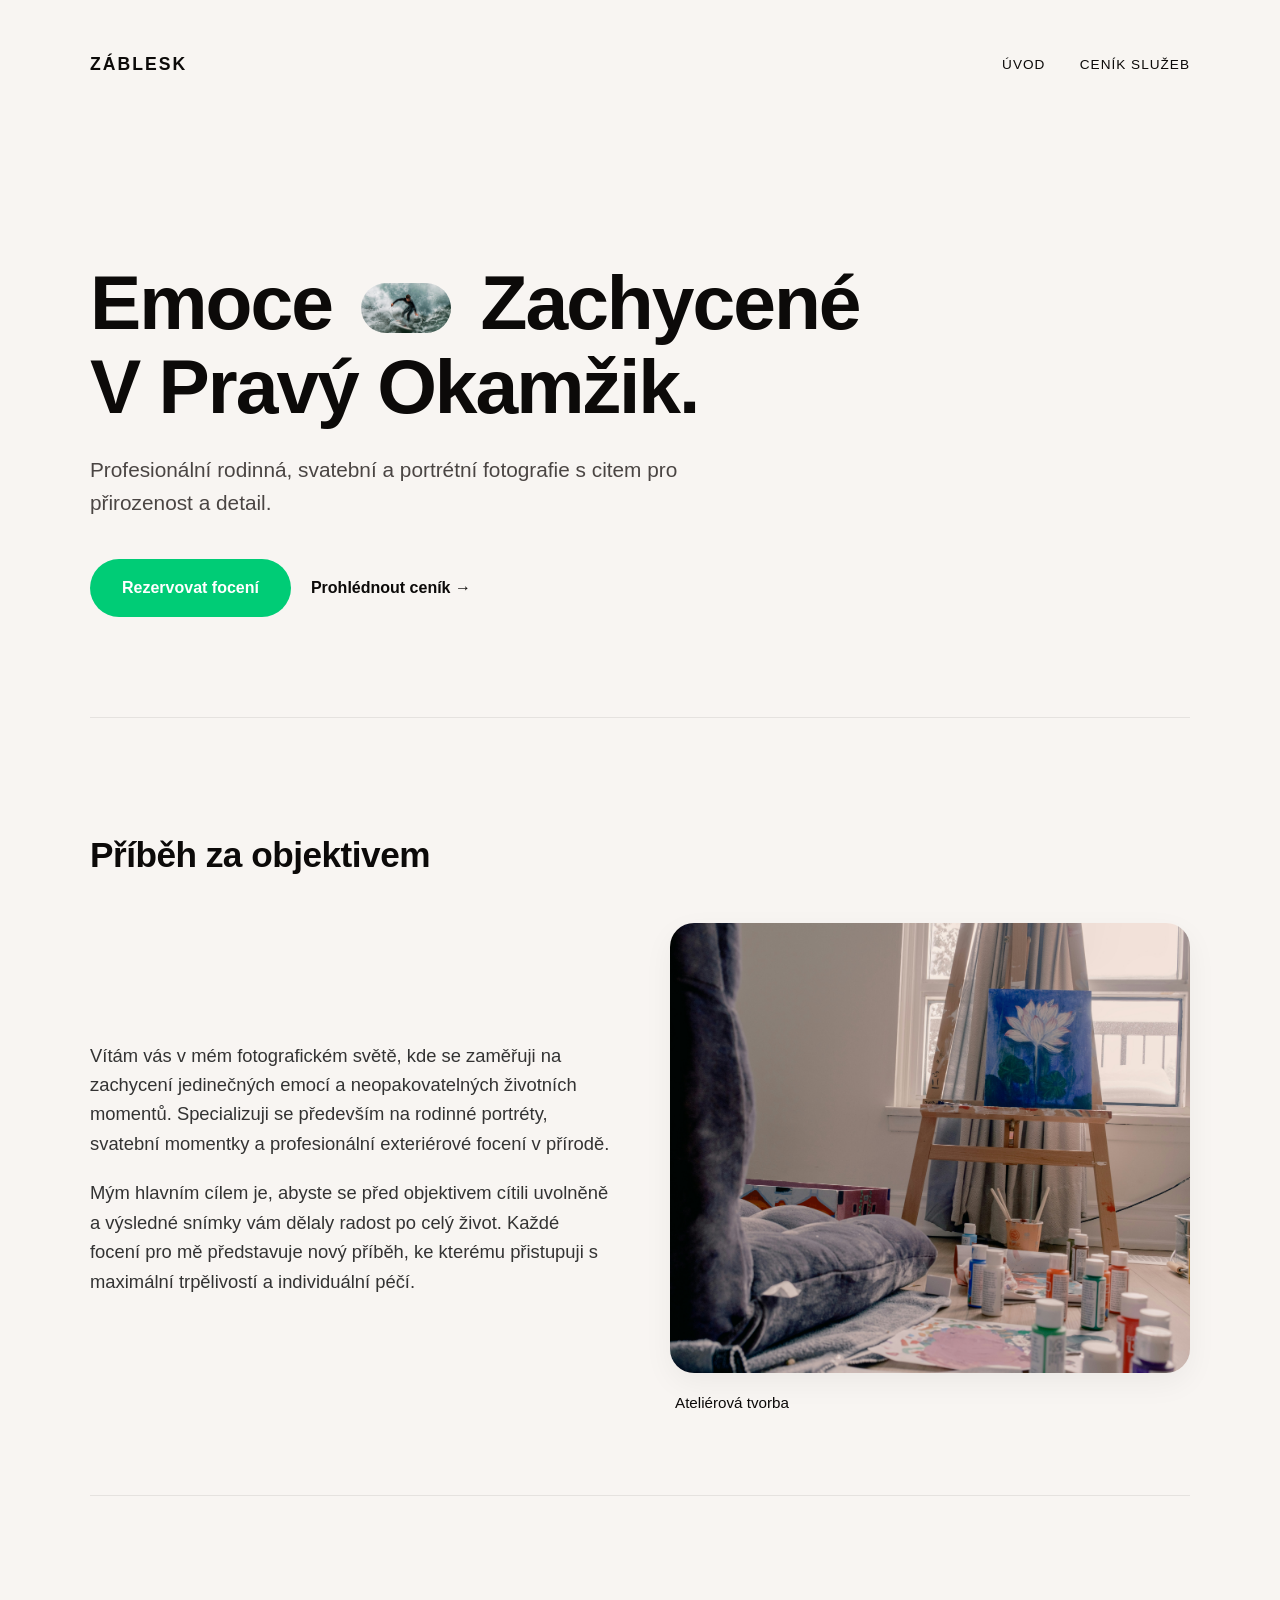
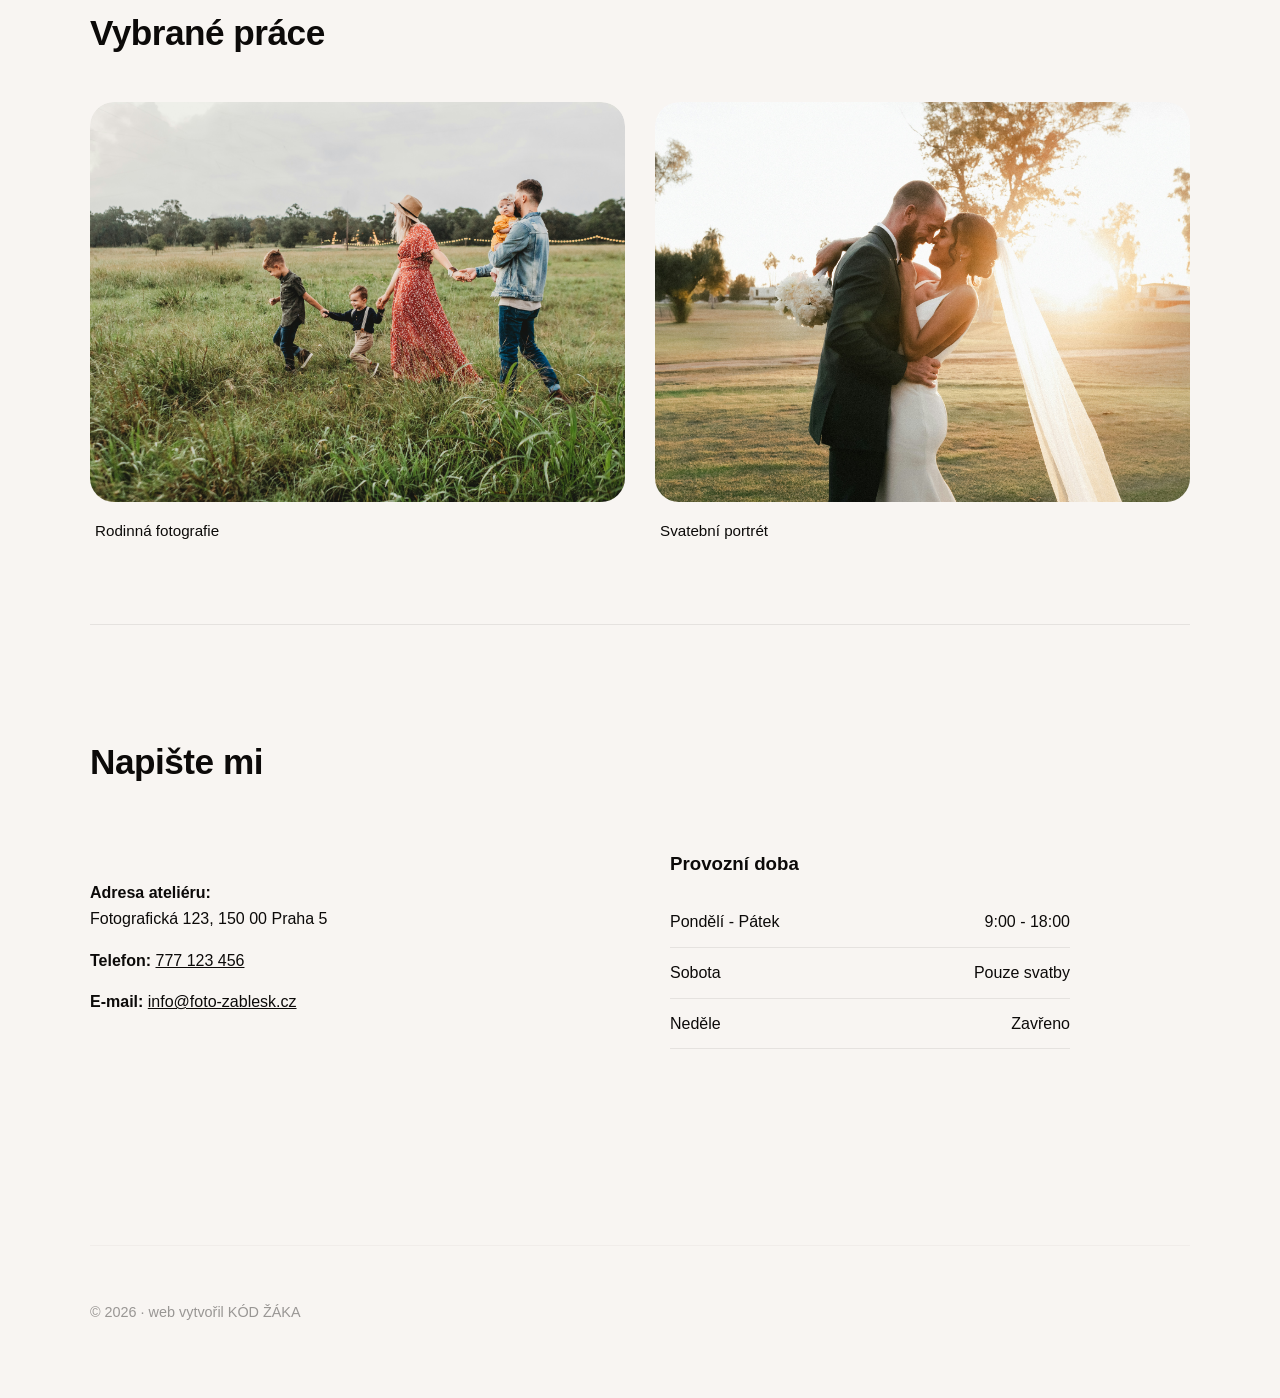
==== index.html @ 2e87e269 "web" ====
<!DOCTYPE html>
<html lang="cs">
<head>
    <meta charset="UTF-8">
    <meta name="viewport" content="width=device-width, initial-scale=1.0">
    <title>FotoAteliér Záblesk - Úvodní stránka</title>
    <link rel="stylesheet" href="css2.css">
</head>
<body>

    <!-- Navigace -->
    <nav class="animace-fade-in">
        <div class="logo">ZÁBLESK</div>
        <div class="odkazy">
            <a href="web kamarad.html">Úvod</a>
            <a href="cenik.html">Ceník služeb</a>
        </div>
    </nav>

    <!-- Hlavní Hero Sekce (Styl HopeRise) -->
    <header class="hero-sekce animace-fade-in">
        <h1 class="hlavni-nadpis">
            Emoce <span class="foto-kruh"><img src="small.jpg" alt="Mini náhled rodiny"></span> Zachycené
            <br>V Pravý Okamžik.
        </h1>
        <p class="podnadpis">Profesionální rodinná, svatební a portrétní fotografie s citem pro přirozenost a detail.</p>
        <div class="hero-akce">
            <a href="#kontakt" class="tlacitko-hlavni">Rezervovat focení</a>
            <a href="cenik.html" class="tlacitko-vedlejsi">Prohlédnout ceník →</a>
        </div>
    </header>

    <!-- Sekce O nás -->
    <section class="sekce-obsah animace-posun-nahoru">
        <h2>Příběh za objektivem</h2>
        <div class="mrizka-dva-sloupce">
            <div class="sloupec-text">
                <p>Vítám vás v mém fotografickém světě, kde se zaměřuji na zachycení jedinečných emocí a neopakovatelných životních momentů. Specializuji se především na rodinné portréty, svatební momentky a profesionální exteriérové focení v přírodě.</p>
                <p>Mým hlavním cílem je, abyste se před objektivem cítili uvolněně a výsledné snímky vám dělaly radost po celý život. Každé focení pro mě představuje nový příběh, ke kterému přistupuji s maximální trpělivostí a individuální péčí.</p>
            </div>
            <div class="sloupec-foto">
                <figure>
                    <img src="obraz.jpg" alt="Umělecký portrét v ateliéru">
                    <figcaption>Ateliérová tvorba</figcaption>
                </figure>
            </div>
        </div>
    </section>

    <!-- Sekce Portfolio -->
    <section class="sekce-obsah animace-posun-nahoru">
        <h2>Vybrané práce</h2>
        <div class="galerie-kontejner">
            <figure class="galerie-polozka">
                <img src="rodinapriroda.jpg" alt="Šťastná rodina běžící po louce">
                <figcaption>Rodinná fotografie</figcaption>
            </figure>
            <figure class="galerie-polozka">
                <img src="svatba.jpg" alt="Novomanželé při západu slunce">
                <figcaption>Svatební portrét</figcaption>
            </figure>
        </div>
    </section>

    <!-- Kontakt -->
    <section id="kontakt" class="sekce-obsah animace-posun-nahoru">
        <h2>Napište mi</h2>
        <div class="mrizka-dva-sloupce">
            <div>
                <p><strong>Adresa ateliéru:</strong><br>Fotografická 123, 150 00 Praha 5</p>
                <p><strong>Telefon:</strong> <a href="tel:+420777123456" class="kontakt-odkaz">777 123 456</a></p>
                <p><strong>E-mail:</strong> <a href="mailto:info@foto-zablesk.cz" class="kontakt-odkaz">info@foto-zablesk.cz</a></p>
            </div>
            <div>
                <h3>Provozní doba</h3>
                <ul class="provozni-doba">
                    <li><span>Pondělí - Pátek</span> <span>9:00 - 18:00</span></li>
                    <li><span>Sobota</span> <span>Pouze svatby</span></li>
                    <li><span>Neděle</span> <span>Zavřeno</span></li>
                </ul>
            </div>
        </div>
    </section>

    <!-- Patička -->
    <footer>
        <p>© 2026 · web vytvořil KÓD ŽÁKA</p>
    </footer>

</body>
</html>
---- css2.css ----
/* --- ZÁKLADNÍ NASTAVENÍ STRÁNKY --- */
body {
    font-family: 'Helvetica Neue', Arial, sans-serif;
    background-color: #F8F5F2; /* Krémové pozadí HopeRise */
    color: #0C0A09;
    line-height: 1.6;
    max-width: 1100px;
    margin: 0 auto;
    padding: 20px 40px;
}

/* --- JEMNÉ ANIMACE PŘI NAČTENÍ STRÁNKY --- */
@keyframes fadeIn {
    from { opacity: 0; }
    to { opacity: 1; }
}

@keyframes posunNahoru {
    from {
        opacity: 0;
        transform: translateY(30px);
    }
    to {
        opacity: 1;
        transform: translateY(0);
    }
}

.animace-fade-in {
    animation: fadeIn 1.2s ease forwards;
}

.animace-posun-nahoru {
    animation: posunNahoru 1s cubic-bezier(0.25, 1, 0.5, 1) forwards;
}

/* --- NAVIGACE --- */
nav {
    display: flex;
    justify-content: space-between;
    align-items: center;
    padding: 30px 0;
    margin-bottom: 40px;
}
.logo {
    font-weight: 700;
    letter-spacing: 2px;
    font-size: 1.1rem;
}
nav a {
    color: #0C0A09;
    text-decoration: none;
    margin-left: 30px;
    text-transform: uppercase;
    font-size: 0.85rem;
    letter-spacing: 1px;
    font-weight: 500;
    transition: opacity 0.3s;
}
nav a:hover {
    opacity: 0.5;
}

/* --- HERO SEKCE (Typografie HopeRise) --- */
.hero-sekce {
    padding: 60px 0 100px 0;
    text-align: left;
}
.hlavni-nadpis {
    font-size: 4.8rem;
    font-weight: 700;
    line-height: 1.1;
    letter-spacing: -2px;
    margin-bottom: 24px;
}

/* Kruhový výřez na obrázek přímo uvnitř textu */
.foto-kruh {
    display: inline-flex;
    width: 90px;
    height: 50px;
    border-radius: 50px;
    overflow: hidden;
    vertical-align: middle;
    margin: 0 10px;
}
.foto-kruh img {
    width: 100%;
    height: 100%;
    object-fit: cover;
}
.podnadpis {
    font-size: 1.3rem;
    max-width: 600px;
    color: #4A4543;
    margin-bottom: 40px;
}

/* --- SMOOTH TLAČÍTKA --- */
.hero-akce {
    display: flex;
    gap: 20px;
    align-items: center;
}
.tlacitko-hlavni {
    background-color: #00CC76; /* Výrazná zelená z HopeRise */
    color: white;
    text-decoration: none;
    padding: 16px 32px;
    border-radius: 30px;
    font-weight: 600;
    font-size: 1rem;
    transition: transform 0.3s cubic-bezier(0.175, 0.885, 0.32, 1.275), background-color 0.3s;
}
.tlacitko-hlavni:hover {
    background-color: #00B366;
    transform: scale(1.05);
}
.tlacitko-vedlejsi {
    color: #0C0A09;
    text-decoration: none;
    font-weight: 600;
    font-size: 1rem;
    transition: margin-left 0.3s;
}
.tlacitko-vedlejsi:hover {
    margin-left: 5px;
}

/* --- PROSTOR A STRUKTURA OBSAHU --- */
.sekce-obsah {
    padding: 80px 0;
    border-top: 1px solid #E5E2DF;
}
h2 {
    font-size: 2.2rem;
    font-weight: 700;
    letter-spacing: -0.5px;
    margin-bottom: 40px;
}
.mrizka-dva-sloupce {
    display: grid;
    grid-template-columns: 1fr 1fr;
    gap: 60px;
    align-items: center;
}
.sloupec-text p {
    font-size: 1.15rem;
    color: #333;
    margin-bottom: 20px;
}

/* Oprava velké fotky vedle textu */
.sloupec-foto figure {
    margin: 0;
    width: 100%;
}
.sloupec-foto img {
    width: 100%;
    max-height: 450px;
    object-fit: cover;
    border-radius: 24px;
    box-shadow: 0 10px 30px rgba(0,0,0,0.05);
}

/* --- MODERNÍ GALERIE --- */
.galerie-kontejner {
    display: flex;
    gap: 30px;
}
.galerie-polozka {
    margin: 0;
    flex: 1;
    overflow: hidden;
    border-radius: 24px;
}
.galerie-polozka img {
    width: 100%;
    height: 400px;
    object-fit: cover;
    border-radius: 24px;
    transition: transform 0.6s cubic-bezier(0.25, 1, 0.5, 1);
}
.galerie-polozka:hover img {
    transform: scale(1.04);
}
figcaption {
    margin-top: 14px;
    font-size: 0.95rem;
    font-weight: 500;
}

/* --- STYL PRO TABULKU V CENÍKU --- */
table {
    width: 100%;
    border-collapse: collapse;
    margin-top: 30px;
    background-color: #ffffff;
    border-radius: 16px;
    overflow: hidden;
    box-shadow: 0 4px 20px rgba(0, 0, 0, 0.04);
}
th, td {
    padding: 20px 24px;
    text-align: left;
}
th {
    background-color: #0C0A09;
    color: #ffffff;
    font-weight: 600;
    text-transform: uppercase;
    font-size: 0.85rem;
    letter-spacing: 0.5px;
}
tr {
    border-bottom: 1px solid #E5E2DF;
}
tr:last-child {
    border-bottom: none;
}
tr:hover {
    background-color: #FBF9F7;
}

/* --- KONTAKTNÍ SEZNAM --- */
.kontakt-odkaz {
    color: #0C0A09;
    text-decoration: underline;
}
.provozni-doba {
    list-style-type: none;
    padding-left: 0;
}
.provozni-doba li {
    display: flex;
    justify-content: space-between;
    padding: 12px 0;
    border-bottom: 1px solid #E5E2DF;
    max-width: 400px;
}

/* --- PATIČKA --- */
footer {
    margin-top: 100px;
    padding: 40px 0;
    border-top: 1px solid #E5E2DF;
    opacity: 0.4;
    font-size: 0.9rem;
}

/* Responsivita pro mobilní telefony */
@media (max-width: 768px) {
    .hlavni-nadpis { font-size: 3rem; }
    .mrizka-dva-sloupce { grid-template-columns: 1fr; gap: 30px; }
    .galerie-kontejner { flex-direction: column; }
    .foto-kruh { display: none; }
}
/* OPRAVA ODSZENÍ TEXTU OD KRAJE OBRAZOVKY */
body {
    padding-left: 20px !important;
    padding-right: 20px !important;
}

/* Oprava zarovnání popisků pod fotkami, aby měly drobnou mezeru zleva */
figcaption {
    padding-left: 5px !important;
    margin-top: 10px !important;
}
/* --- ZVÝŠENÍ OSTROSTI OBRÁZKŮ PŘI ZVĚTŠENÍ --- */
img {
    image-rendering: -webkit-optimize-contrast !important; /* Pro Chrome a Edge */
    image-rendering: crisp-edges !important;              /* Pro Firefox */
    transform: translateZ(0);                              /* Hardwarová akcelerace pro lepší vykreslení */
    backface-visibility: hidden;
}
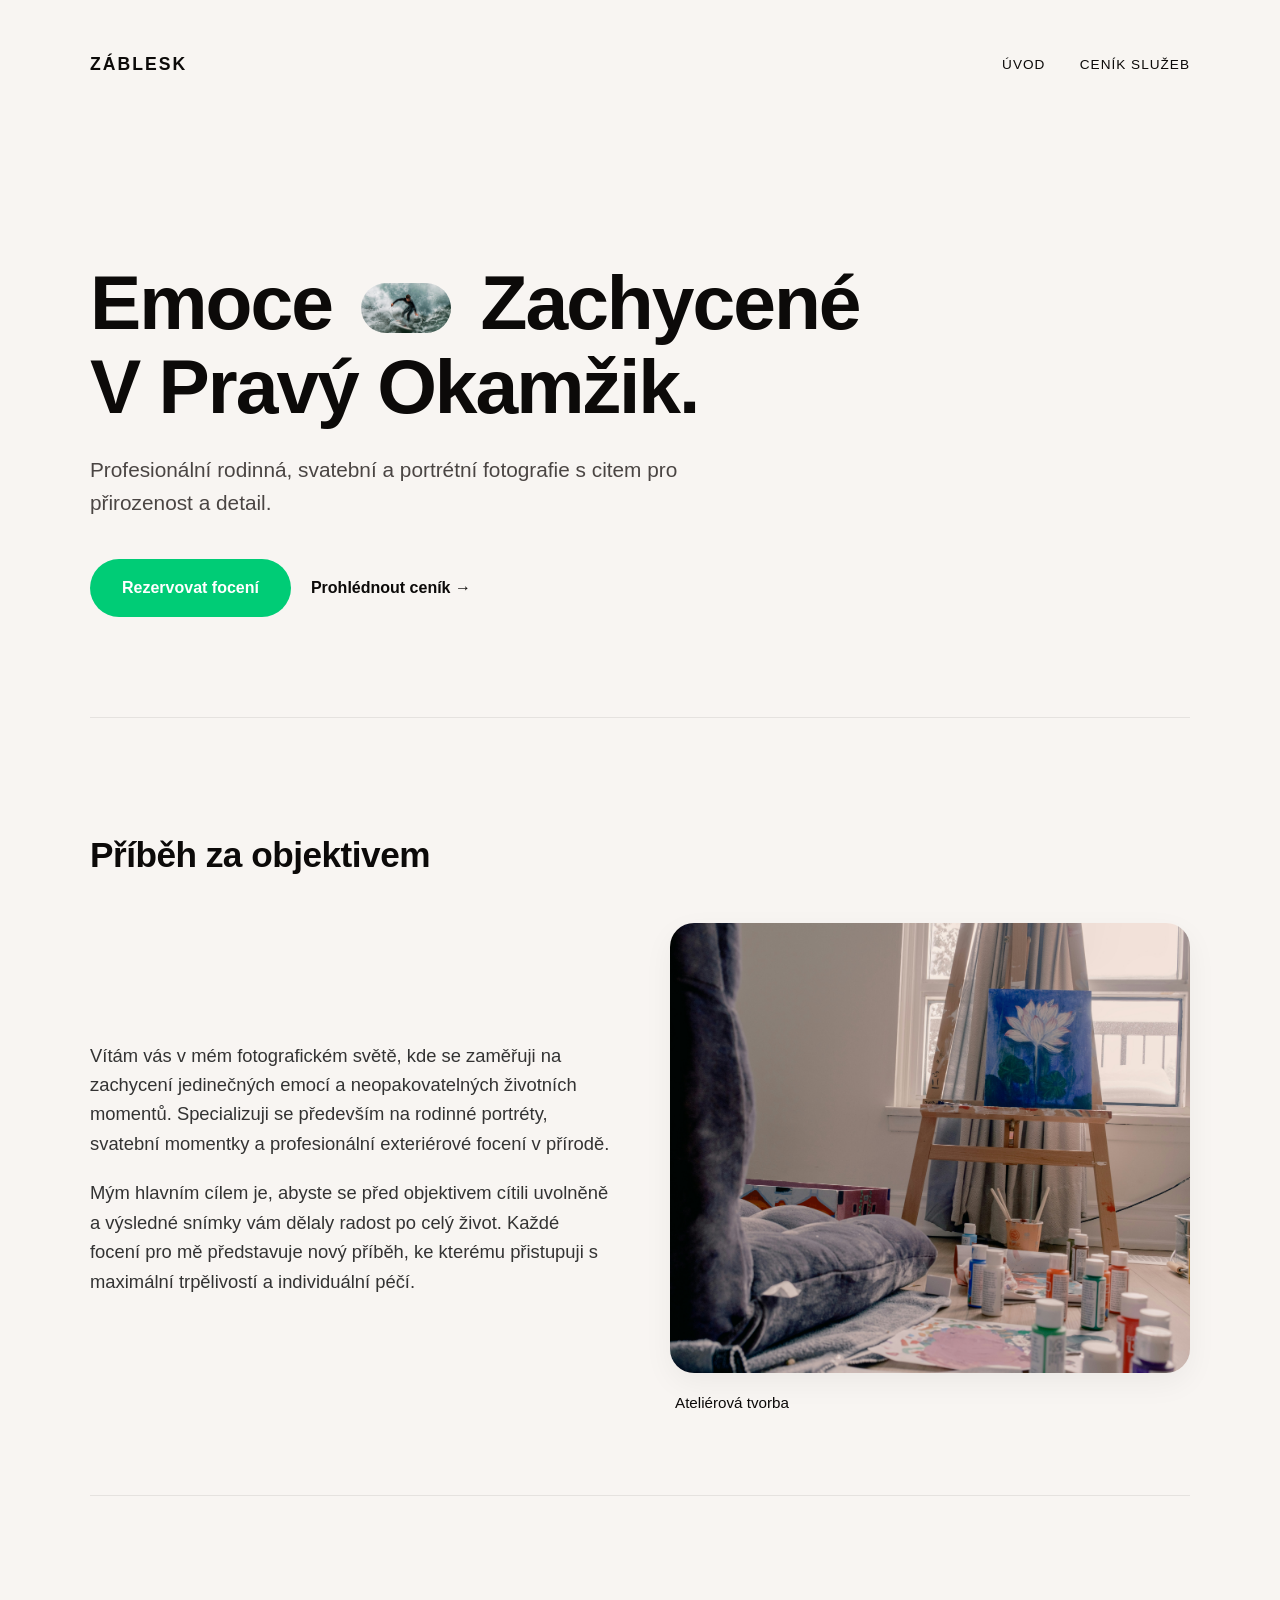
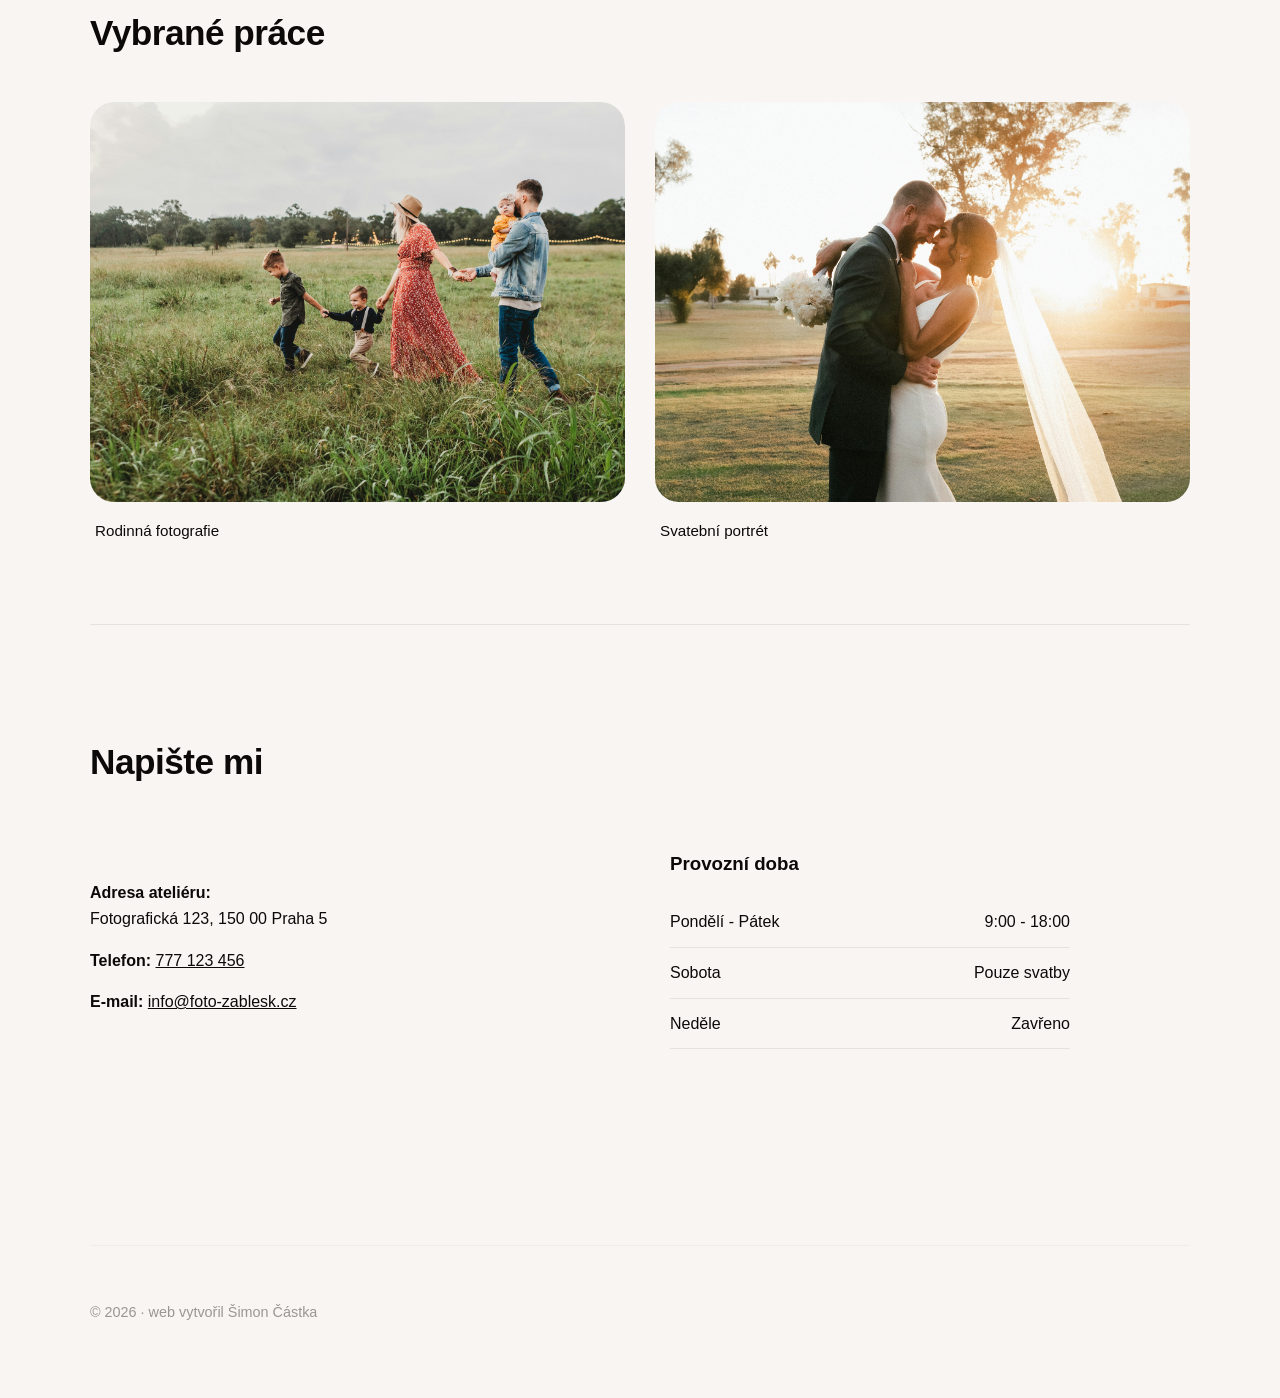
==== commit 8cbeecae: "Update index.html" ====
--- a/index.html
+++ b/index.html
@@ -85,7 +85,7 @@
 
     <!-- Patička -->
     <footer>
-        <p>© 2026 · web vytvořil KÓD ŽÁKA</p>
+        <p>© 2026 · web vytvořil Šimon Částka </p>
     </footer>
 
 </body>
